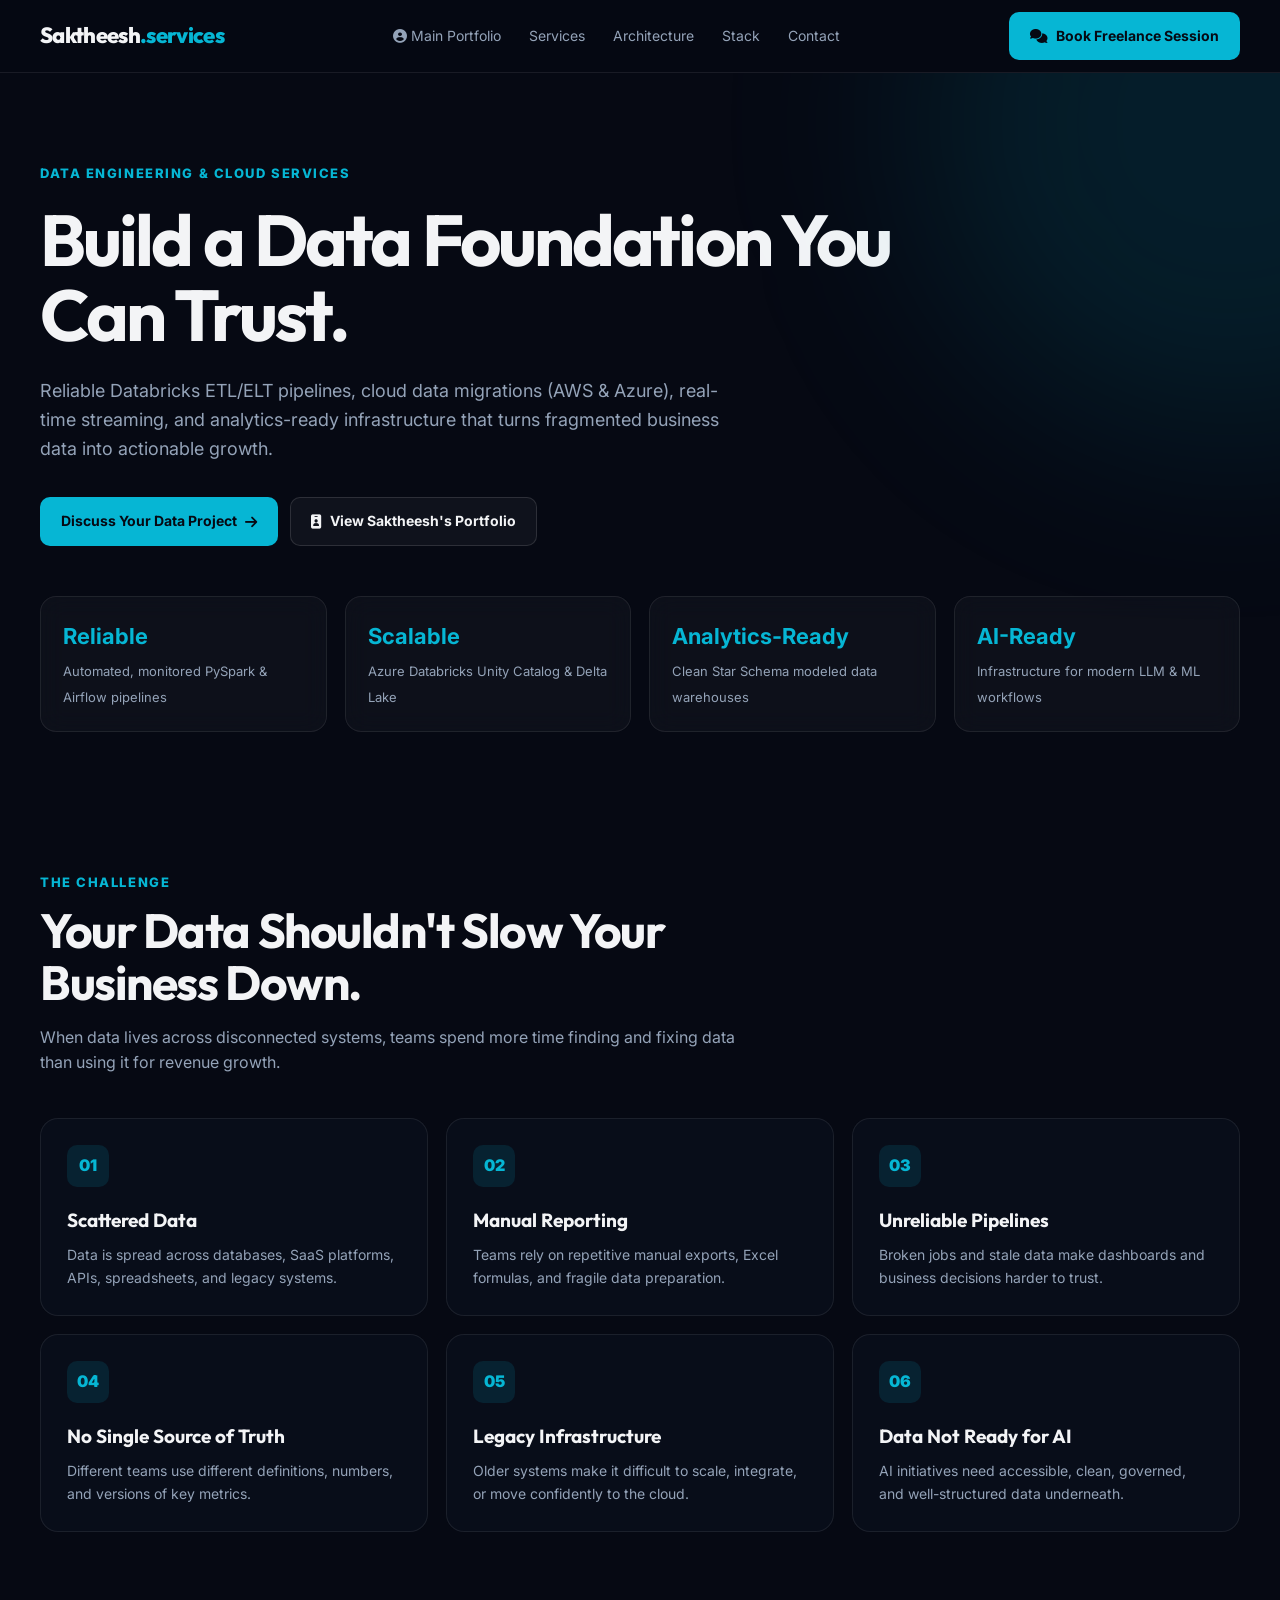
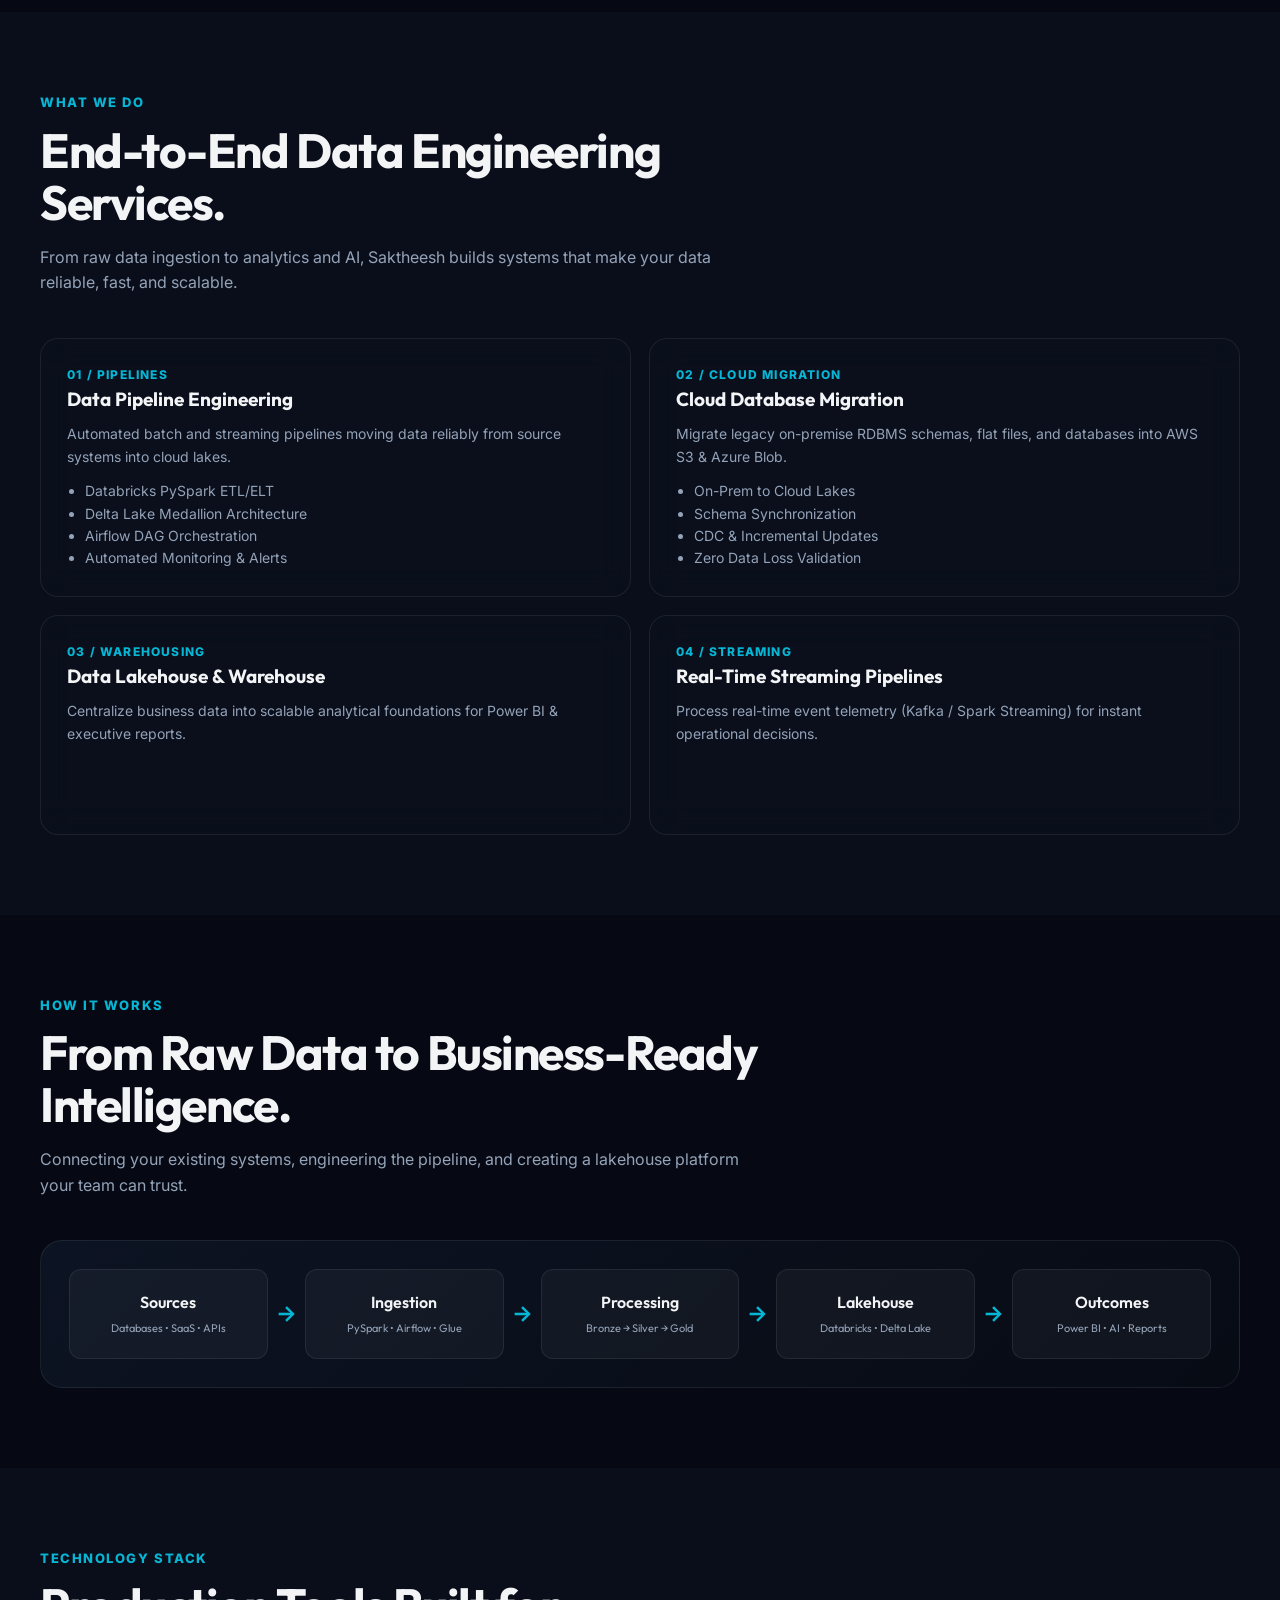
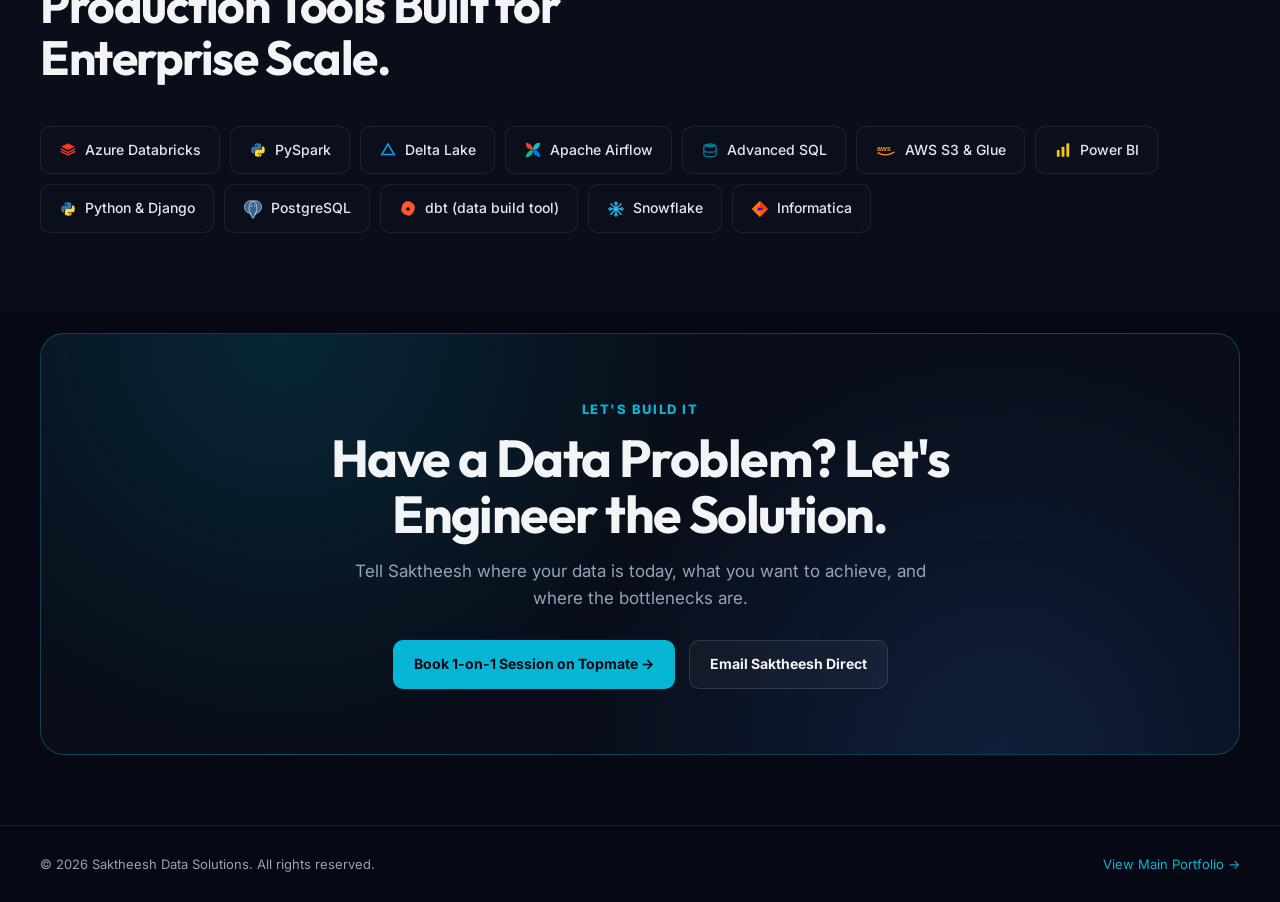
==== services.html @ c65fee72 "Deploy Dark Cyber-Glass Portfolio and Freelance Data Engineering Services" ====
<!DOCTYPE html>
<html lang="en">
<head>
<meta charset="UTF-8">
<meta name="viewport" content="width=device-width, initial-scale=1.0">
<title>Data Engineering & Cloud Services — Saktheesh Data Solutions</title>
<meta name="description" content="Production-grade Data Engineering services, Databricks pipelines, Cloud Migration, Airflow orchestration, and AI data foundations by Saktheesh.">
<link rel="preconnect" href="https://fonts.googleapis.com">
<link rel="preconnect" href="https://fonts.gstatic.com" crossorigin>
<link href="https://fonts.googleapis.com/css2?family=Fira+Code:wght@400;500;600&family=Inter:wght@300;400;500;600;700&family=Outfit:wght@400;500;600;700;800&display=swap" rel="stylesheet">
<link rel="stylesheet" href="https://cdnjs.cloudflare.com/ajax/libs/font-awesome/6.4.0/css/all.min.css">
<style>
:root{
  --bg:#060913;
  --panel:rgba(11, 16, 29, 0.7);
  --panel2:#0d1527;
  --text:#f3f4f6;
  --muted:#94a3b8;
  --line:rgba(255,255,255,0.08);
  --accent:#06b6d4;
  --accent2:#3b82f6;
  --max:1200px;
}
*{box-sizing:border-box}
html{scroll-behavior:smooth}
body{
  margin:0;background:var(--bg);color:var(--text);
  font-family:Inter,ui-sans-serif,system-ui,-apple-system,BlinkMacSystemFont,"Segoe UI",sans-serif;
  line-height:1.6;
}
a{color:inherit;text-decoration:none}
.container{width:min(var(--max),calc(100% - 40px));margin:auto}
nav{
  position:sticky;top:0;z-index:20;
  backdrop-filter:blur(16px);
  background:rgba(6,9,19,0.85);border-bottom:1px solid var(--line)
}
.nav-inner{height:72px;display:flex;align-items:center;justify-content:space-between}
.logo{font-family:'Outfit',sans-serif;font-weight:800;letter-spacing:-.03em;font-size:22px}
.logo span{color:var(--accent)}
.nav-links{display:flex;gap:28px;color:var(--muted);font-size:14px;align-items:center}
.nav-links a:hover{color:#fff}
.btn{
  display:inline-flex;align-items:center;justify-content:center;gap:8px;
  padding:12px 20px;border-radius:10px;font-weight:700;font-size:14px;
  border:1px solid var(--line);transition:.2s ease;
}
.btn-primary{background:var(--accent);color:#060913;border-color:transparent}
.btn-primary:hover{transform:translateY(-2px);box-shadow:0 0 20px rgba(6,182,212,0.4)}
.btn-ghost{background:rgba(255,255,255,0.04);border-color:rgba(255,255,255,0.12)}
.btn-ghost:hover{background:rgba(255,255,255,0.08);color:#fff}
.hero{padding:90px 0 60px;position:relative;overflow:hidden}
.hero:before{
  content:"";position:absolute;width:620px;height:620px;border-radius:50%;
  right:-260px;top:-260px;background:rgba(6,182,212,0.12);filter:blur(100px)
}
.eyebrow{
  color:var(--accent);font-size:13px;font-weight:800;letter-spacing:.12em;text-transform:uppercase
}
h1{
  font-family:'Outfit',sans-serif;
  font-size:clamp(42px,6vw,72px);line-height:1.05;letter-spacing:-.04em;
  max-width:900px;margin:18px 0 24px
}
.hero p{max-width:680px;color:var(--muted);font-size:18px;margin-bottom:34px}
.hero-actions{display:flex;gap:12px;flex-wrap:wrap}
.hero-grid{
  margin-top:50px;display:grid;grid-template-columns:repeat(4,1fr);gap:18px
}
.stat{
  border:1px solid var(--line);background:rgba(255,255,255,0.03);
  border-radius:16px;padding:22px;backdrop-filter:blur(12px)
}
.stat strong{font-size:22px;display:block;margin-bottom:4px;color:var(--accent)}.stat span{color:var(--muted);font-size:13px}
section{padding:80px 0}
.section-head{max-width:720px;margin-bottom:42px}
.section-head h2{font-family:'Outfit',sans-serif;font-size:clamp(32px,4vw,48px);line-height:1.08;letter-spacing:-.03em;margin:12px 0}
.section-head p{color:var(--muted);font-size:16px}
.problem-grid,.service-grid,.use-grid{display:grid;grid-template-columns:repeat(3,1fr);gap:18px}
.card{
  background:var(--panel);border:1px solid var(--line);border-radius:18px;padding:26px;backdrop-filter:blur(16px);
  transition:all 0.3s ease;
}
.card:hover{border-color:rgba(6,182,212,0.4);transform:translateY(-3px)}
.card h3{margin:0 0 9px;font-size:19px;font-family:'Outfit',sans-serif}.card p{margin:0;color:var(--muted);font-size:14px}
.icon{
  width:42px;height:42px;border-radius:10px;background:rgba(6,182,212,0.12);
  display:grid;place-items:center;color:var(--accent);margin-bottom:18px;font-weight:900
}
.services{background:#0a0e1a}
.service-grid{grid-template-columns:repeat(2,1fr)}
.service-card{min-height:220px}
.service-number{color:var(--accent);font-weight:800;font-size:12px;letter-spacing:.1em}
.service-card ul{padding-left:18px;color:var(--muted);font-size:14px;margin-bottom:0;margin-top:12px}
.arch{
  background:linear-gradient(135deg,#0c1322,#070b14);
  border:1px solid var(--line);border-radius:22px;padding:28px;width:100%;
}
.flow{width:100%;display:flex;align-items:center;justify-content:space-between;gap:8px}
.node{
  flex:1 1 0%;padding:20px 10px;border:1px solid var(--line);background:rgba(255,255,255,0.04);
  border-radius:12px;text-align:center;font-family:'Outfit',sans-serif;font-weight:600;box-sizing:border-box;
}
.node small{display:block;color:var(--muted);font-size:11px;margin-top:4px;font-weight:400}
.arrow{color:var(--accent);font-size:22px;font-weight:bold}
.stack{display:flex;flex-wrap:wrap;gap:10px}
.tech{
  padding:12px 18px;border:1px solid var(--line);border-radius:10px;background:var(--panel);
  color:#e2e8f0;font-size:14px;font-weight:500;display:flex;align-items:center;gap:8px
}
.outcomes{display:grid;grid-template-columns:repeat(2,1fr);gap:16px}
.outcome{padding:22px;border:1px solid var(--line);border-radius:16px;background:rgba(255,255,255,0.02)}
.outcome b{display:block;margin-bottom:5px;font-size:17px;color:#fff}.outcome span{color:var(--muted);font-size:14px}
.cta{
  margin:20px auto 70px;padding:65px 30px;text-align:center;border-radius:24px;
  border:1px solid rgba(6,182,212,0.3);background:
  radial-gradient(circle at 20% 0%,rgba(6,182,212,0.15),transparent 40%),
  radial-gradient(circle at 80% 100%,rgba(59,130,246,0.15),transparent 40%),var(--panel)
}
.cta h2{font-family:'Outfit',sans-serif;font-size:clamp(34px,5vw,52px);line-height:1.08;letter-spacing:-.03em;margin:10px auto 16px;max-width:750px}
.cta p{color:var(--muted);max-width:600px;margin:0 auto 28px;font-size:17px}
footer{border-top:1px solid var(--line);padding:28px 0;color:var(--muted);font-size:13px}
.footer-inner{display:flex;justify-content:space-between;gap:20px;align-items:center}
@media(max-width:800px){
  .nav-links{display:none}.hero{padding-top:60px}
  .hero-grid,.problem-grid,.service-grid,.use-grid,.outcomes{grid-template-columns:1fr}
  .flow{min-width:680px}
}
</style>
</head>
<body>

<nav>
  <div class="container nav-inner">
    <a class="logo" href="index.html">Saktheesh<span>.services</span></a>
    <div class="nav-links">
      <a href="index.html"><i class="fas fa-user-circle"></i> Main Portfolio</a>
      <a href="#services">Services</a>
      <a href="#architecture">Architecture</a>
      <a href="#technology">Stack</a>
      <a href="#contact">Contact</a>
    </div>
    <a class="btn btn-primary" href="#contact"><i class="fas fa-comments"></i> Book Freelance Session</a>
  </div>
</nav>

<header class="hero">
  <div class="container">
    <div class="eyebrow">Data Engineering & Cloud Services</div>
    <h1>Build a Data Foundation You Can Trust.</h1>
    <p>Reliable Databricks ETL/ELT pipelines, cloud data migrations (AWS & Azure), real-time streaming, and analytics-ready infrastructure that turns fragmented business data into actionable growth.</p>
    <div class="hero-actions">
      <a class="btn btn-primary" href="#contact">Discuss Your Data Project <i class="fas fa-arrow-right"></i></a>
      <a class="btn btn-ghost" href="index.html"><i class="fas fa-id-badge"></i> View Saktheesh's Portfolio</a>
    </div>

    <div class="hero-grid">
      <div class="stat"><strong>Reliable</strong><span>Automated, monitored PySpark & Airflow pipelines</span></div>
      <div class="stat"><strong>Scalable</strong><span>Azure Databricks Unity Catalog & Delta Lake</span></div>
      <div class="stat"><strong>Analytics-Ready</strong><span>Clean Star Schema modeled data warehouses</span></div>
      <div class="stat"><strong>AI-Ready</strong><span>Infrastructure for modern LLM & ML workflows</span></div>
    </div>
  </div>
</header>

<section>
  <div class="container">
    <div class="section-head">
      <div class="eyebrow">The Challenge</div>
      <h2>Your Data Shouldn't Slow Your Business Down.</h2>
      <p>When data lives across disconnected systems, teams spend more time finding and fixing data than using it for revenue growth.</p>
    </div>
    <div class="problem-grid">
      <div class="card"><div class="icon">01</div><h3>Scattered Data</h3><p>Data is spread across databases, SaaS platforms, APIs, spreadsheets, and legacy systems.</p></div>
      <div class="card"><div class="icon">02</div><h3>Manual Reporting</h3><p>Teams rely on repetitive manual exports, Excel formulas, and fragile data preparation.</p></div>
      <div class="card"><div class="icon">03</div><h3>Unreliable Pipelines</h3><p>Broken jobs and stale data make dashboards and business decisions harder to trust.</p></div>
      <div class="card"><div class="icon">04</div><h3>No Single Source of Truth</h3><p>Different teams use different definitions, numbers, and versions of key metrics.</p></div>
      <div class="card"><div class="icon">05</div><h3>Legacy Infrastructure</h3><p>Older systems make it difficult to scale, integrate, or move confidently to the cloud.</p></div>
      <div class="card"><div class="icon">06</div><h3>Data Not Ready for AI</h3><p>AI initiatives need accessible, clean, governed, and well-structured data underneath.</p></div>
    </div>
  </div>
</section>

<section class="services" id="services">
  <div class="container">
    <div class="section-head">
      <div class="eyebrow">What We Do</div>
      <h2>End-to-End Data Engineering Services.</h2>
      <p>From raw data ingestion to analytics and AI, Saktheesh builds systems that make your data reliable, fast, and scalable.</p>
    </div>

    <div class="service-grid">
      <div class="card service-card"><div class="service-number">01 / PIPELINES</div><h3>Data Pipeline Engineering</h3><p>Automated batch and streaming pipelines moving data reliably from source systems into cloud lakes.</p><ul><li>Databricks PySpark ETL/ELT</li><li>Delta Lake Medallion Architecture</li><li>Airflow DAG Orchestration</li><li>Automated Monitoring & Alerts</li></ul></div>
      <div class="card service-card"><div class="service-number">02 / CLOUD MIGRATION</div><h3>Cloud Database Migration</h3><p>Migrate legacy on-premise RDBMS schemas, flat files, and databases into AWS S3 & Azure Blob.</p><ul><li>On-Prem to Cloud Lakes</li><li>Schema Synchronization</li><li>CDC & Incremental Updates</li><li>Zero Data Loss Validation</li></ul></div>
      <div class="card service-card"><div class="service-number">03 / WAREHOUSING</div><h3>Data Lakehouse & Warehouse</h3><p>Centralize business data into scalable analytical foundations for Power BI & executive reports.</p></div>
      <div class="card service-card"><div class="service-number">04 / STREAMING</div><h3>Real-Time Streaming Pipelines</h3><p>Process real-time event telemetry (Kafka / Spark Streaming) for instant operational decisions.</p></div>
    </div>
  </div>
</section>

<section id="architecture">
  <div class="container">
    <div class="section-head">
      <div class="eyebrow">How It Works</div>
      <h2>From Raw Data to Business-Ready Intelligence.</h2>
      <p>Connecting your existing systems, engineering the pipeline, and creating a lakehouse platform your team can trust.</p>
    </div>
    <div class="arch">
      <div class="flow">
        <div class="node">Sources<small>Databases • SaaS • APIs</small></div>
        <div class="arrow">→</div>
        <div class="node">Ingestion<small>PySpark • Airflow • Glue</small></div>
        <div class="arrow">→</div>
        <div class="node">Processing<small>Bronze → Silver → Gold</small></div>
        <div class="arrow">→</div>
        <div class="node">Lakehouse<small>Databricks • Delta Lake</small></div>
        <div class="arrow">→</div>
        <div class="node">Outcomes<small>Power BI • AI • Reports</small></div>
      </div>
    </div>
  </div>
</section>

<section id="technology" class="services">
  <div class="container">
    <div class="section-head">
      <div class="eyebrow">Technology Stack</div>
      <h2>Production Tools Built for Enterprise Scale.</h2>
    </div>
    <div class="stack">
      <div class="tech">
        <svg width="18" height="18" viewBox="0 0 32 32" fill="none"><path d="M16 4L28 10L16 16L4 10L16 4Z" fill="#FF3621"/><path d="M4 14.5L16 20.5L28 14.5" stroke="#FF3621" stroke-width="2.5" stroke-linecap="round"/><path d="M4 19L16 25L28 19" stroke="#FF3621" stroke-width="2.5" stroke-linecap="round"/></svg>
        Azure Databricks
      </div>
      <div class="tech">
        <svg width="18" height="18" viewBox="0 0 32 32" fill="none"><path d="M15.8 4C9.5 4 9.9 6.7 9.9 6.7V9.5H16.1V10.4H7.5C7.5 10.4 4 10 4 16.2C4 22.4 7.1 22.1 7.1 22.1H9V19.3C9 19.3 8.8 15.9 12.3 15.9H18.4C18.4 15.9 21.6 15.9 21.6 12.6V7.4C21.6 7.4 22.1 4 15.8 4ZM13.4 6C14 6 14.5 6.5 14.5 7.1C14.5 7.7 14 8.2 13.4 8.2C12.8 8.2 12.3 7.7 12.3 7.1C12.3 6.5 12.8 6 13.4 6Z" fill="#3776AB"/><path d="M16.2 28C22.5 28 22.1 25.3 22.1 25.3V22.5H15.9V21.6H24.5C24.5 21.6 28 22 28 15.8C28 9.6 24.9 9.9 24.9 9.9H23V12.7C23 12.7 23.2 16.1 19.7 16.1H13.6C13.6 16.1 10.4 16.1 10.4 19.4V24.6C10.4 24.6 9.9 28 16.2 28ZM18.6 26C18 26 17.5 25.5 17.5 24.9C17.5 24.3 18 23.8 18.6 23.8C19.2 23.8 19.7 24.3 19.7 24.9C19.7 25.5 19.2 26 18.6 26Z" fill="#FFD43B"/></svg>
        PySpark
      </div>
      <div class="tech">
        <svg width="18" height="18" viewBox="0 0 24 24" fill="none"><path d="M12 2L2 19h20L12 2zm0 4l6.5 11h-13L12 6z" fill="#00A4EF"/></svg>
        Delta Lake
      </div>
      <div class="tech">
        <svg width="18" height="18" viewBox="0 0 100 100" fill="none">
            <path d="M50 50 C50 20 20 10 10 10 C10 40 30 50 50 50 Z" fill="#E54638"/>
            <path d="M50 50 C80 50 90 20 90 10 C60 10 50 30 50 50 Z" fill="#00C7D4"/>
            <path d="M50 50 C50 80 80 90 90 90 C90 60 70 50 50 50 Z" fill="#0075FF"/>
            <path d="M50 50 C20 50 10 80 10 90 C40 90 50 70 50 50 Z" fill="#10B981"/>
            <circle cx="50" cy="50" r="4" fill="#333333"/>
        </svg>
        Apache Airflow
      </div>
      <div class="tech">
        <svg width="18" height="18" viewBox="0 0 32 32" fill="none"><ellipse cx="16" cy="8" rx="11" ry="4" fill="#00758F"/><path d="M5 8V16C5 18.2 9.9 20 16 20C22.1 20 27 18.2 27 16V8" stroke="#00758F" stroke-width="2.5" fill="none"/><path d="M5 16V24C5 26.2 9.9 28 16 28C22.1 28 27 26.2 27 24V16" stroke="#00758F" stroke-width="2.5" fill="none"/></svg>
        Advanced SQL
      </div>
      <div class="tech">
        <svg width="22" height="18" viewBox="0 0 36 32" fill="none"><text x="2" y="17" font-family="sans-serif" font-weight="900" font-size="13" fill="#FF9900">aws</text><path d="M4 21C12 26 24 26 32 20" stroke="#FF9900" stroke-width="2.5" stroke-linecap="round"/></svg>
        AWS S3 & Glue
      </div>
      <div class="tech">
        <svg width="18" height="18" viewBox="0 0 32 32" fill="none"><rect x="5" y="16" width="5" height="12" rx="1.5" fill="#F2C811"/><rect x="13.5" y="10" width="5" height="18" rx="1.5" fill="#F2C811"/><rect x="22" y="4" width="5" height="24" rx="1.5" fill="#F2C811"/></svg>
        Power BI
      </div>
      <div class="tech">
        <svg width="18" height="18" viewBox="0 0 32 32" fill="none"><path d="M15.8 4C9.5 4 9.9 6.7 9.9 6.7V9.5H16.1V10.4H7.5C7.5 10.4 4 10 4 16.2C4 22.4 7.1 22.1 7.1 22.1H9V19.3C9 19.3 8.8 15.9 12.3 15.9H18.4C18.4 15.9 21.6 15.9 21.6 12.6V7.4C21.6 7.4 22.1 4 15.8 4ZM13.4 6C14 6 14.5 6.5 14.5 7.1C14.5 7.7 14 8.2 13.4 8.2C12.8 8.2 12.3 7.7 12.3 7.1C12.3 6.5 12.8 6 13.4 6Z" fill="#3776AB"/><path d="M16.2 28C22.5 28 22.1 25.3 22.1 25.3V22.5H15.9V21.6H24.5C24.5 21.6 28 22 28 15.8C28 9.6 24.9 9.9 24.9 9.9H23V12.7C23 12.7 23.2 16.1 19.7 16.1H13.6C13.6 16.1 10.4 16.1 10.4 19.4V24.6C10.4 24.6 9.9 28 16.2 28ZM18.6 26C18 26 17.5 25.5 17.5 24.9C17.5 24.3 18 23.8 18.6 23.8C19.2 23.8 19.7 24.3 19.7 24.9C19.7 25.5 19.2 26 18.6 26Z" fill="#FFD43B"/></svg>
        Python & Django
      </div>
      <div class="tech">
        <svg width="20" height="20" viewBox="0 0 100 100" fill="none">
          <path d="M50 10 C30 5 10 15 8 35 C5 60 25 75 40 68 C35 72 32 78 38 78 C48 78 50 68 50 68 C50 68 52 78 62 78 C68 78 65 72 60 68 C75 75 95 60 92 35 C90 15 70 5 50 10 Z" fill="#336791" stroke="#ffffff" stroke-width="3"/>
          <path d="M50 12 C35 15 30 30 30 50 C30 65 42 75 45 92 C47 98 53 98 55 92 C58 75 70 65 70 50 C70 30 65 15 50 12 Z" fill="#336791" stroke="#ffffff" stroke-width="3"/>
          <circle cx="42" cy="35" r="3" fill="#ffffff"/>
          <circle cx="58" cy="35" r="3" fill="#ffffff"/>
        </svg>
        PostgreSQL
      </div>
      <div class="tech">
        <svg width="18" height="18" viewBox="0 0 100 100" fill="none">
          <path d="M30 15 C35 5 65 5 70 15 C85 20 95 40 85 55 C80 75 60 95 45 85 C25 80 5 65 15 45 C15 30 20 20 30 15 Z" fill="#FF5636"/>
          <rect x="42" y="42" width="16" height="16" rx="3" transform="rotate(45 50 50)" fill="#060913"/>
        </svg>
        dbt (data build tool)
      </div>
      <div class="tech">
        <svg width="18" height="18" viewBox="0 0 32 32" fill="none"><path d="M16 3V29M3 16H29M6.8 6.8L25.2 25.2M25.2 6.8L6.8 25.2" stroke="#29B5E8" stroke-width="2.5" stroke-linecap="round"/><path d="M16 8L13 5M16 8L19 5M16 24L13 27M16 24L19 27M8 16L5 13M8 16L5 19M24 16L27 13M24 16L27 19" stroke="#29B5E8" stroke-width="2" stroke-linecap="round"/></svg>
        Snowflake
      </div>
      <div class="tech">
        <svg width="18" height="18" viewBox="0 0 100 100" fill="none">
          <polygon points="50,5 95,50 50,95 5,50" fill="#FF5700"/>
          <polygon points="50,5 50,95 5,50" fill="#FF7700"/>
          <polygon points="50,5 95,50 50,50" fill="#FF3300"/>
          <polygon points="38,40 72,50 38,60" fill="#0000FF"/>
        </svg>
        Informatica
      </div>
    </div>
  </div>
</section>

<div class="container" id="contact">
  <div class="cta">
    <div class="eyebrow">Let's Build It</div>
    <h2>Have a Data Problem? Let's Engineer the Solution.</h2>
    <p>Tell Saktheesh where your data is today, what you want to achieve, and where the bottlenecks are.</p>
    <a class="btn btn-primary" href="https://topmate.io/saktheesh/" target="_blank">Book 1-on-1 Session on Topmate →</a>
    <a class="btn btn-ghost" href="mailto:saktheeshanbzhagan@gmail.com" style="margin-left:10px;">Email Saktheesh Direct</a>
  </div>
</div>

<footer>
  <div class="container footer-inner">
    <div>&copy; 2026 Saktheesh Data Solutions. All rights reserved.</div>
    <div><a href="index.html" style="color:var(--accent);">View Main Portfolio &rarr;</a></div>
  </div>
</footer>

</body>
</html>
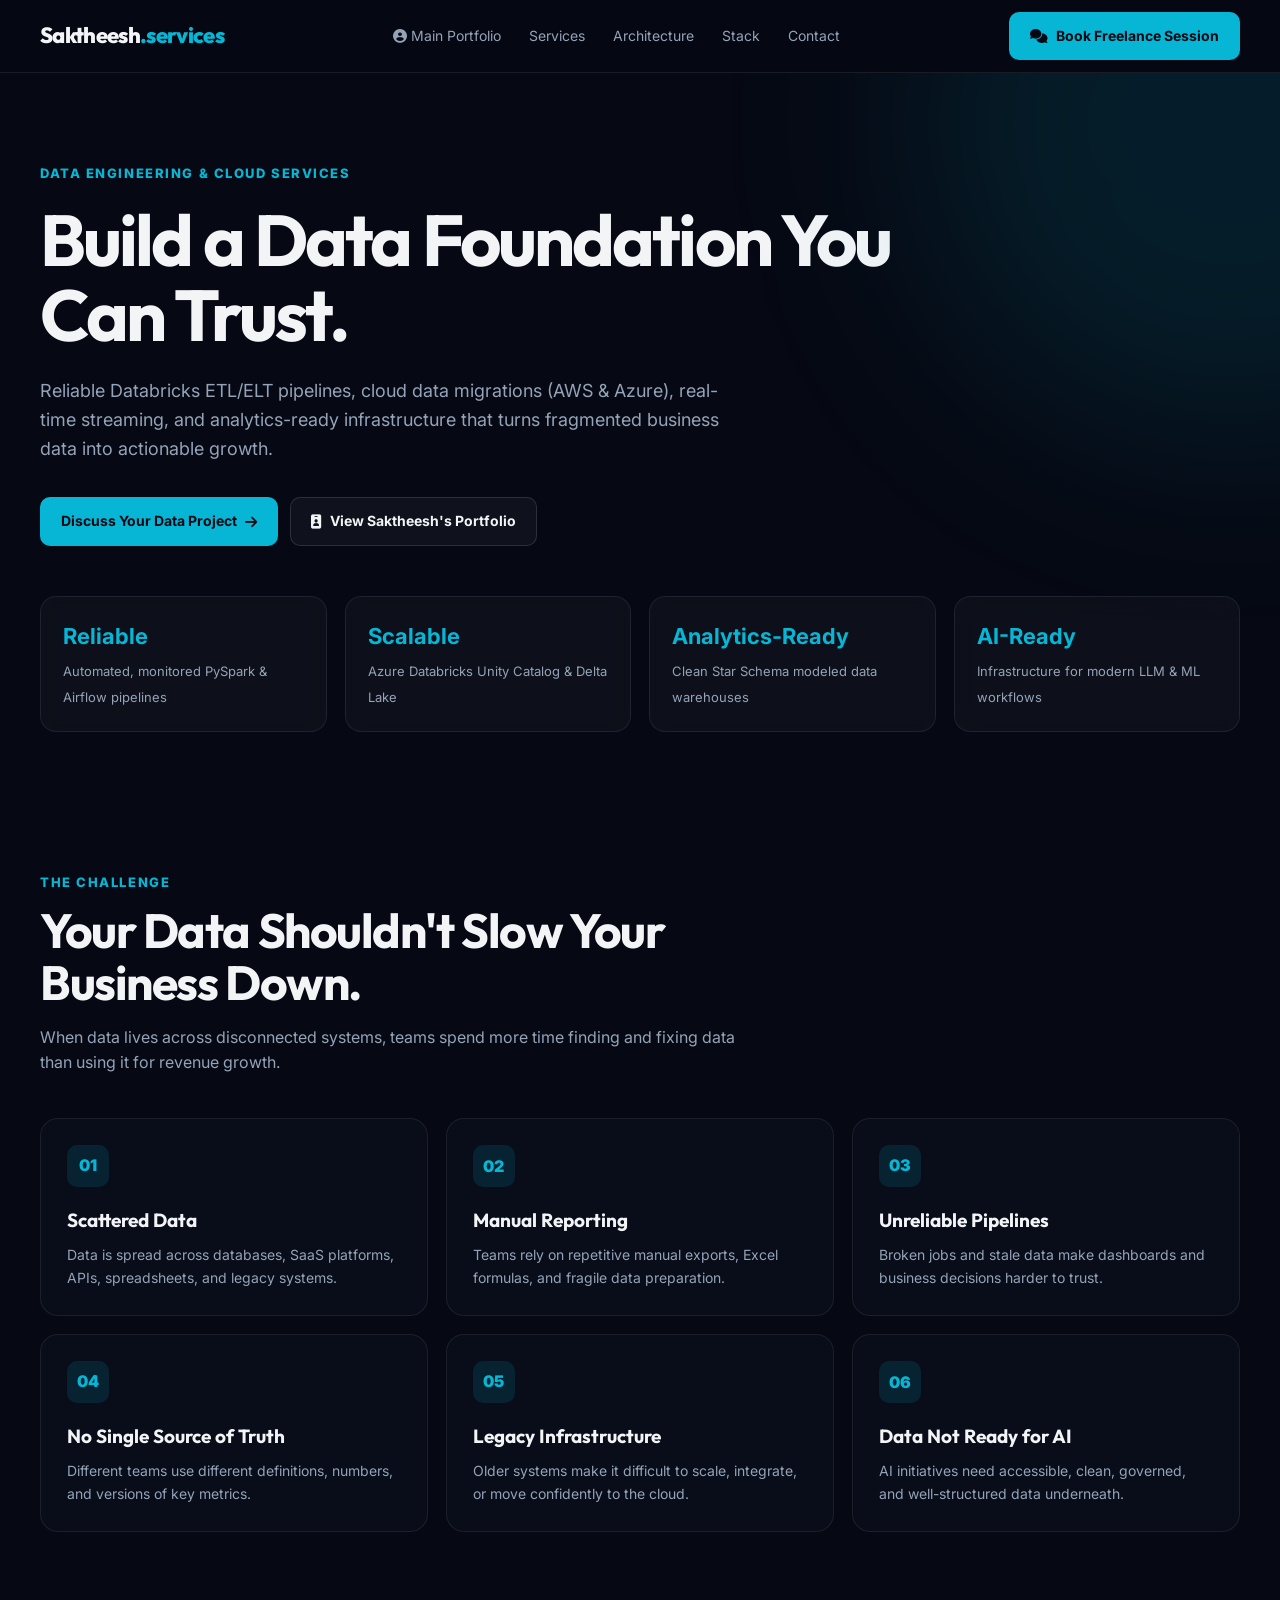
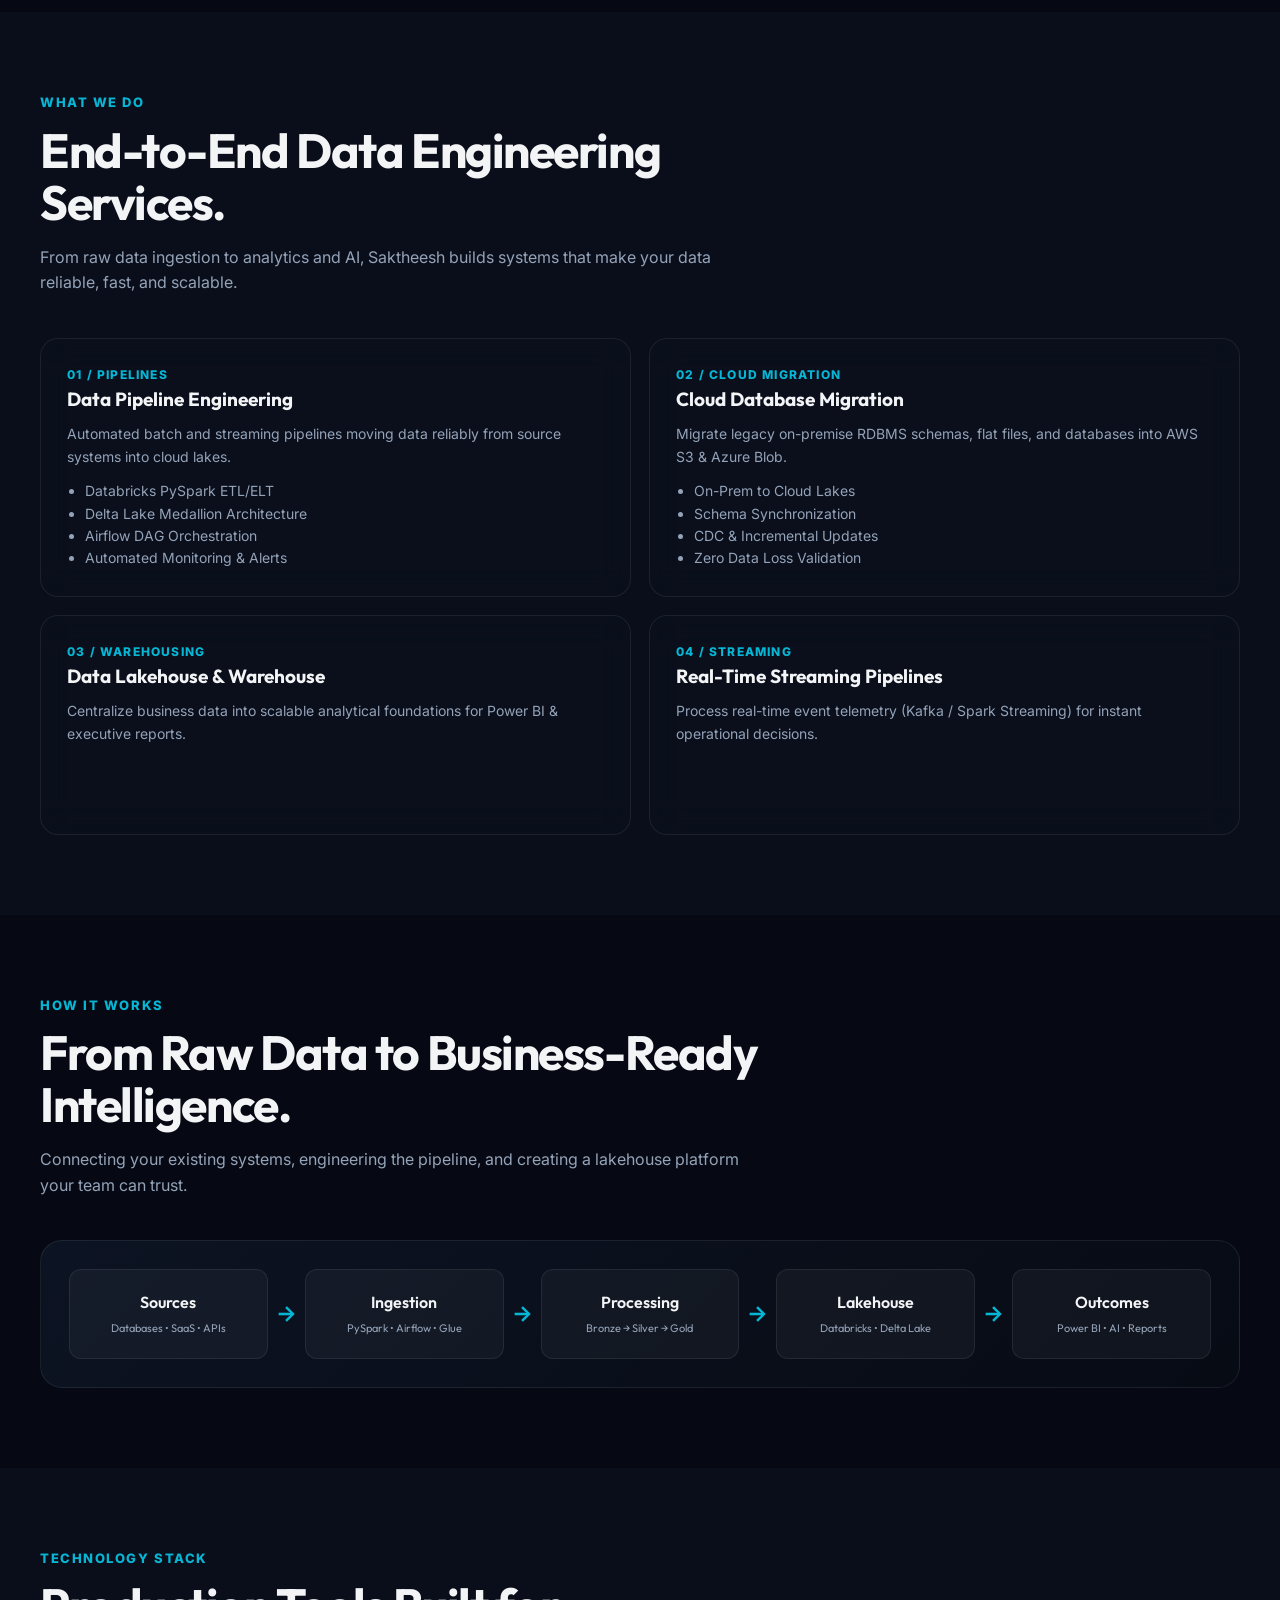
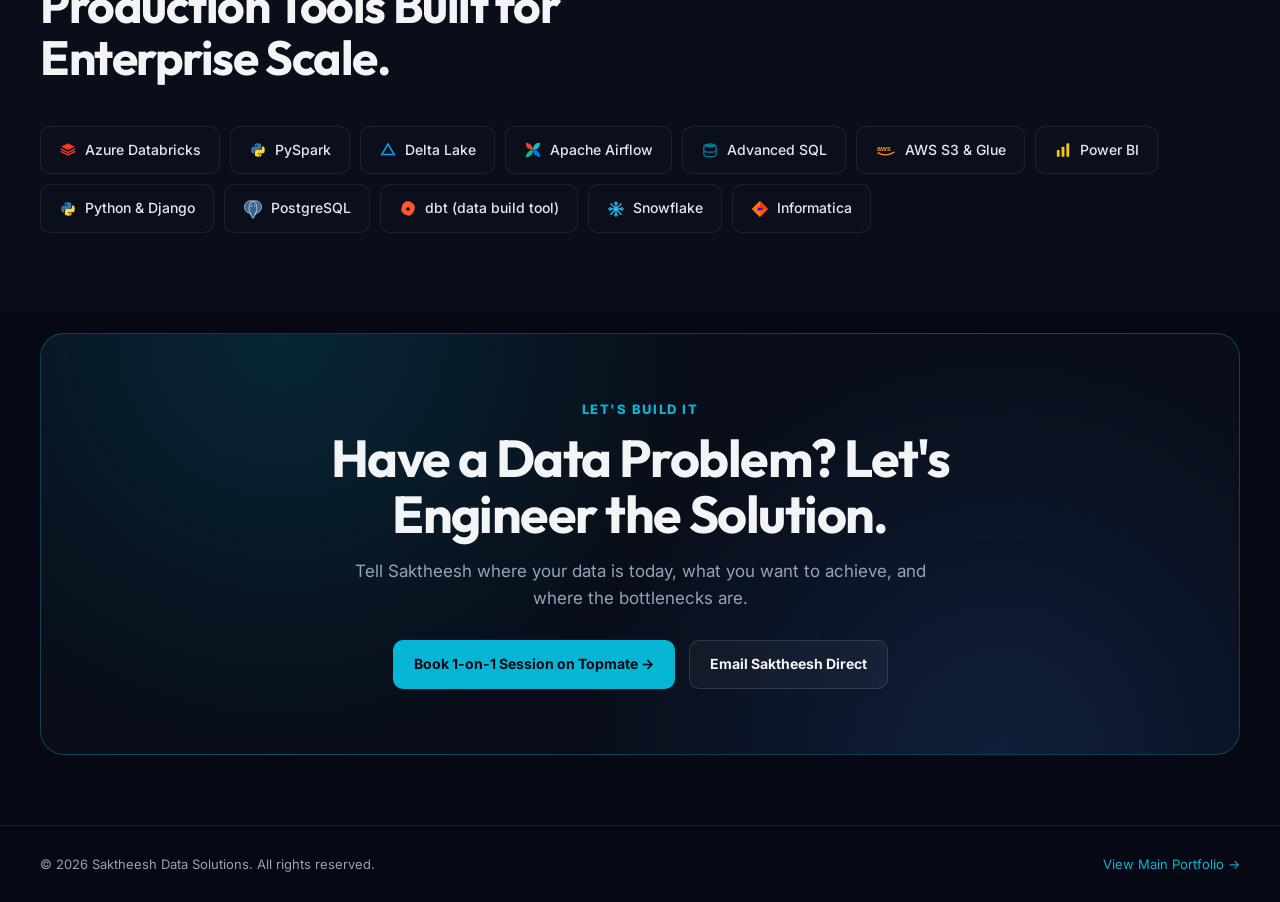
==== commit e316b729: "Add Luxmore AI Backend Developer role, remove DGI Worx and Manovate, and optimize website performanc" ====
--- a/services.html
+++ b/services.html
@@ -121,10 +121,21 @@
 .cta p{color:var(--muted);max-width:600px;margin:0 auto 28px;font-size:17px}
 footer{border-top:1px solid var(--line);padding:28px 0;color:var(--muted);font-size:13px}
 .footer-inner{display:flex;justify-content:space-between;gap:20px;align-items:center}
+.arch-scroll-wrapper{width:100%;overflow-x:auto;-webkit-overflow-scrolling:touch}
+.hamburger{display:none;flex-direction:column;justify-content:center;align-items:center;gap:5px;background:rgba(255,255,255,0.05);border:1px solid var(--line);cursor:pointer;padding:8px 12px;border-radius:8px}
+.hamburger span{width:22px;height:2px;background-color:#fff;border-radius:2px}
+.mobile-menu{position:fixed;top:0;left:0;width:100vw;height:100vh;background:rgba(6,9,19,0.96);backdrop-filter:blur(24px);-webkit-backdrop-filter:blur(24px);padding:24px 20px;display:none;z-index:2000;overflow-y:auto}
+.mobile-menu.open{display:flex;flex-direction:column;justify-content:space-between}
+.mobile-menu-inner{display:flex;flex-direction:column;height:100%;max-width:480px;margin:0 auto;width:100%;justify-content:space-between}
+.mobile-menu-header{display:flex;align-items:center;justify-content:space-between;padding-bottom:18px;border-bottom:1px solid var(--line);margin-bottom:20px}
+.mobile-close-btn{background:rgba(255,255,255,0.08);border:1px solid var(--line);color:#fff;font-size:1.6rem;width:38px;height:38px;border-radius:50%;display:flex;align-items:center;justify-content:center;cursor:pointer}
+.mobile-link{color:#fff;padding:12px 16px;border-radius:10px;background:rgba(255,255,255,0.03);border:1px solid rgba(255,255,255,0.05);font-weight:600;display:flex;align-items:center;gap:12px;margin-bottom:10px}
 @media(max-width:800px){
   .nav-links{display:none}.hero{padding-top:60px}
+  .nav-cta-btn{display:none !important}
+  .hamburger{display:flex}
   .hero-grid,.problem-grid,.service-grid,.use-grid,.outcomes{grid-template-columns:1fr}
-  .flow{min-width:680px}
+  .flow{min-width:620px}
 }
 </style>
 </head>
@@ -140,9 +151,36 @@
       <a href="#technology">Stack</a>
       <a href="#contact">Contact</a>
     </div>
-    <a class="btn btn-primary" href="#contact"><i class="fas fa-comments"></i> Book Freelance Session</a>
+    <div style="display:flex;align-items:center;gap:12px;">
+      <a class="btn btn-primary nav-cta-btn" href="#contact"><i class="fas fa-comments"></i> Book Freelance Session</a>
+      <button class="hamburger" id="hamburger" aria-label="Toggle Menu">
+        <span></span><span></span><span></span>
+      </button>
+    </div>
   </div>
 </nav>
+
+<div class="mobile-menu" id="mobile-menu">
+  <div class="mobile-menu-inner">
+    <div>
+      <div class="mobile-menu-header">
+        <div style="display:flex;align-items:center;gap:10px;">
+          <strong style="font-size:1.1rem;color:#fff;">Saktheesh .services</strong>
+        </div>
+        <button class="mobile-close-btn" id="mobile-menu-close" aria-label="Close Menu">&times;</button>
+      </div>
+      <a href="index.html" class="mobile-link"><i class="fas fa-user-circle"></i> Main Portfolio</a>
+      <a href="#services" class="mobile-link"><i class="fas fa-cogs"></i> Services</a>
+      <a href="#architecture" class="mobile-link"><i class="fas fa-sitemap"></i> Architecture</a>
+      <a href="#technology" class="mobile-link"><i class="fas fa-layer-group"></i> Stack</a>
+      <a href="#contact" class="mobile-link"><i class="fas fa-paper-plane"></i> Contact</a>
+    </div>
+    <div style="margin-top:20px;display:flex;flex-direction:column;gap:10px;">
+      <a href="#contact" class="btn btn-primary" style="width:100%;text-align:center;">Book Freelance Session</a>
+      <a href="https://topmate.io/saktheesh/" target="_blank" class="btn btn-ghost" style="width:100%;text-align:center;">Book 1-on-1 on Topmate</a>
+    </div>
+  </div>
+</div>
 
 <header class="hero">
   <div class="container">
@@ -206,16 +244,18 @@
       <p>Connecting your existing systems, engineering the pipeline, and creating a lakehouse platform your team can trust.</p>
     </div>
     <div class="arch">
-      <div class="flow">
-        <div class="node">Sources<small>Databases • SaaS • APIs</small></div>
-        <div class="arrow">→</div>
-        <div class="node">Ingestion<small>PySpark • Airflow • Glue</small></div>
-        <div class="arrow">→</div>
-        <div class="node">Processing<small>Bronze → Silver → Gold</small></div>
-        <div class="arrow">→</div>
-        <div class="node">Lakehouse<small>Databricks • Delta Lake</small></div>
-        <div class="arrow">→</div>
-        <div class="node">Outcomes<small>Power BI • AI • Reports</small></div>
+      <div class="arch-scroll-wrapper">
+        <div class="flow">
+          <div class="node">Sources<small>Databases • SaaS • APIs</small></div>
+          <div class="arrow">→</div>
+          <div class="node">Ingestion<small>PySpark • Airflow • Glue</small></div>
+          <div class="arrow">→</div>
+          <div class="node">Processing<small>Bronze → Silver → Gold</small></div>
+          <div class="arrow">→</div>
+          <div class="node">Lakehouse<small>Databricks • Delta Lake</small></div>
+          <div class="arrow">→</div>
+          <div class="node">Outcomes<small>Power BI • AI • Reports</small></div>
+        </div>
       </div>
     </div>
   </div>
@@ -316,5 +356,6 @@
   </div>
 </footer>
 
+<script src="script.js"></script>
 </body>
 </html>
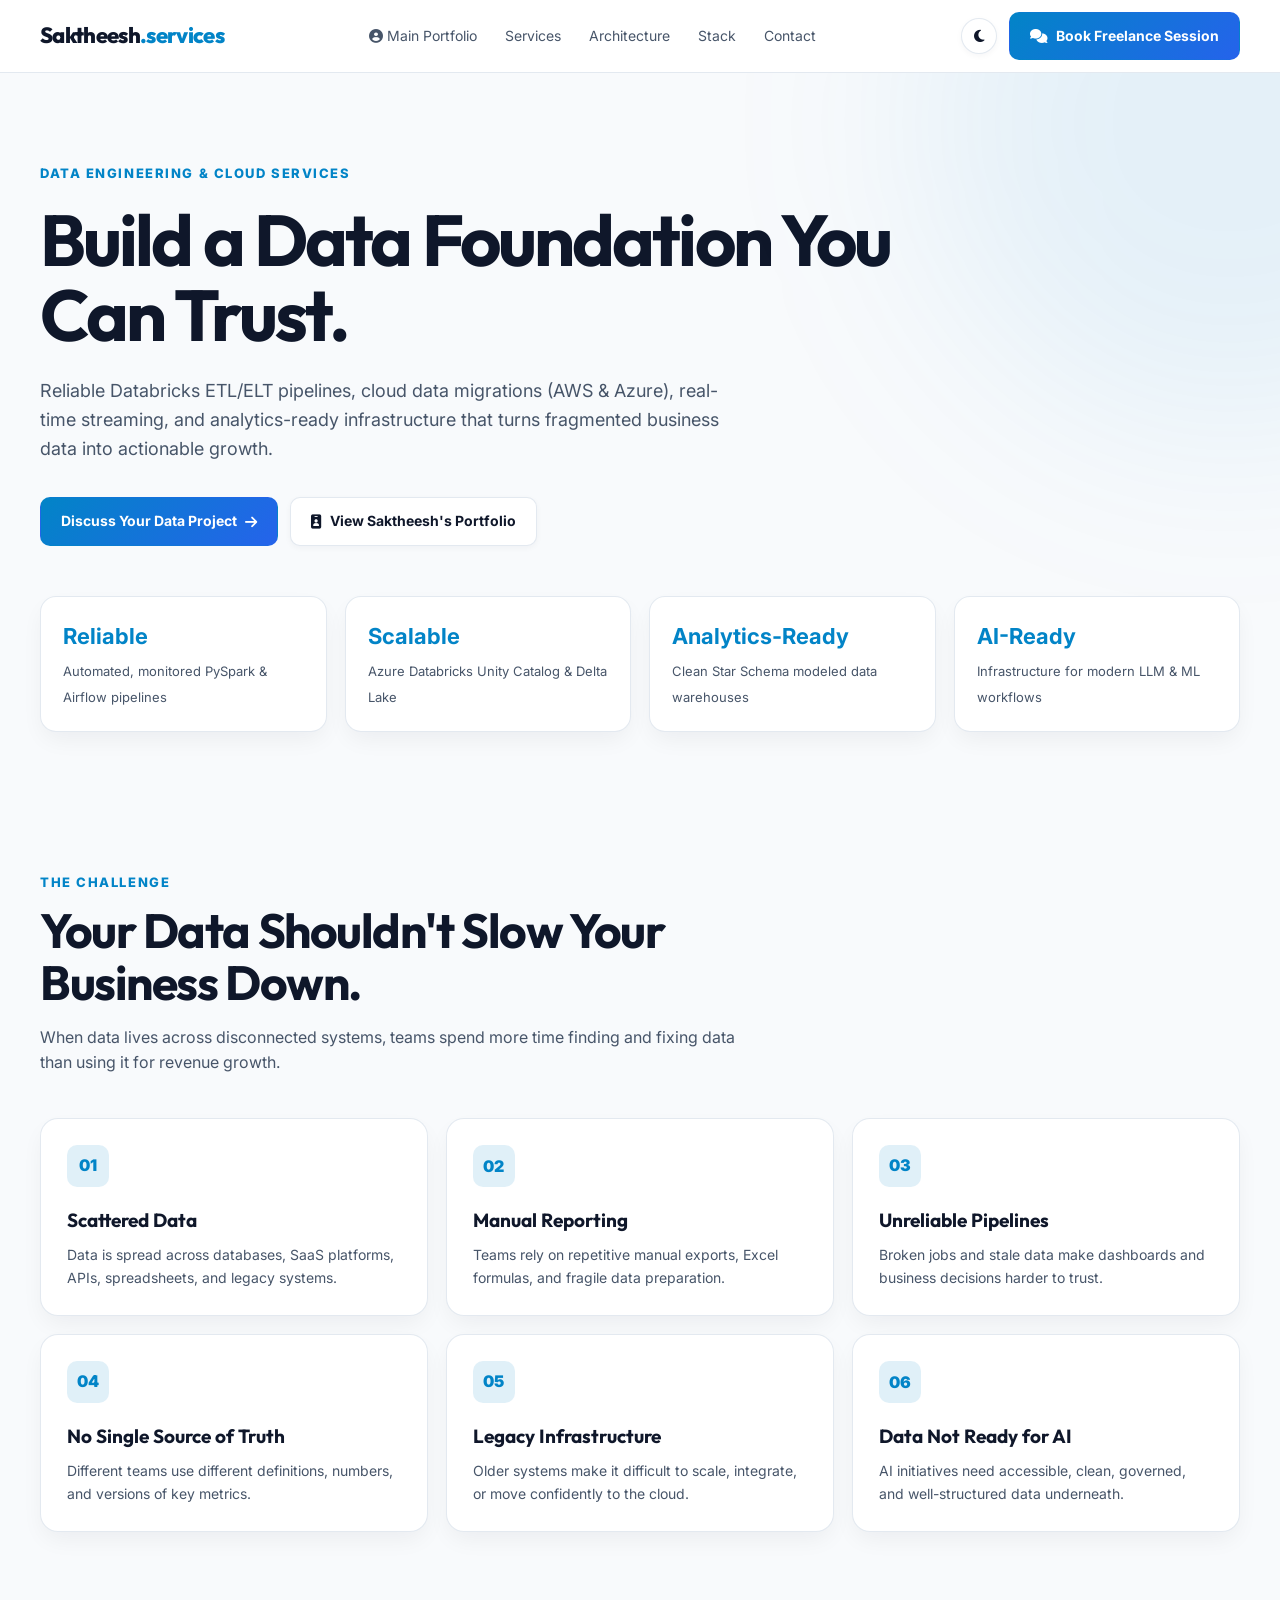
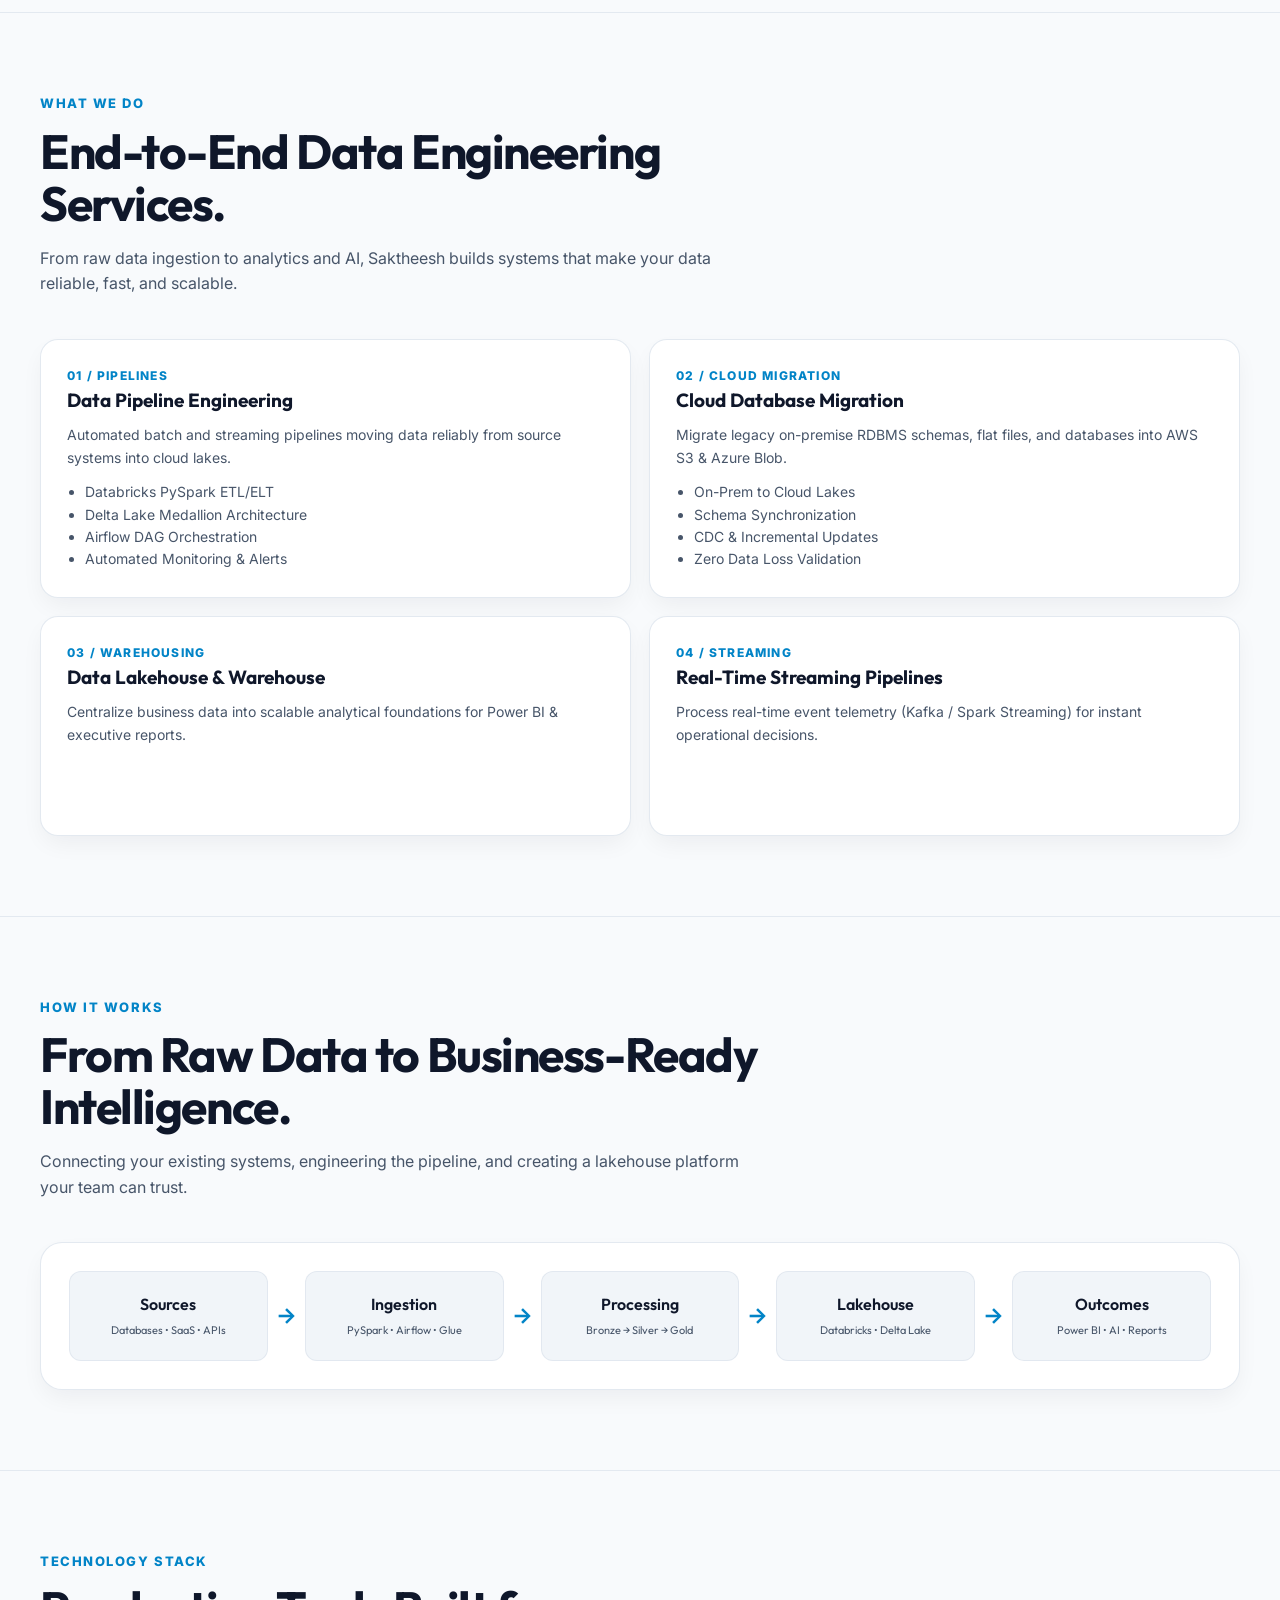
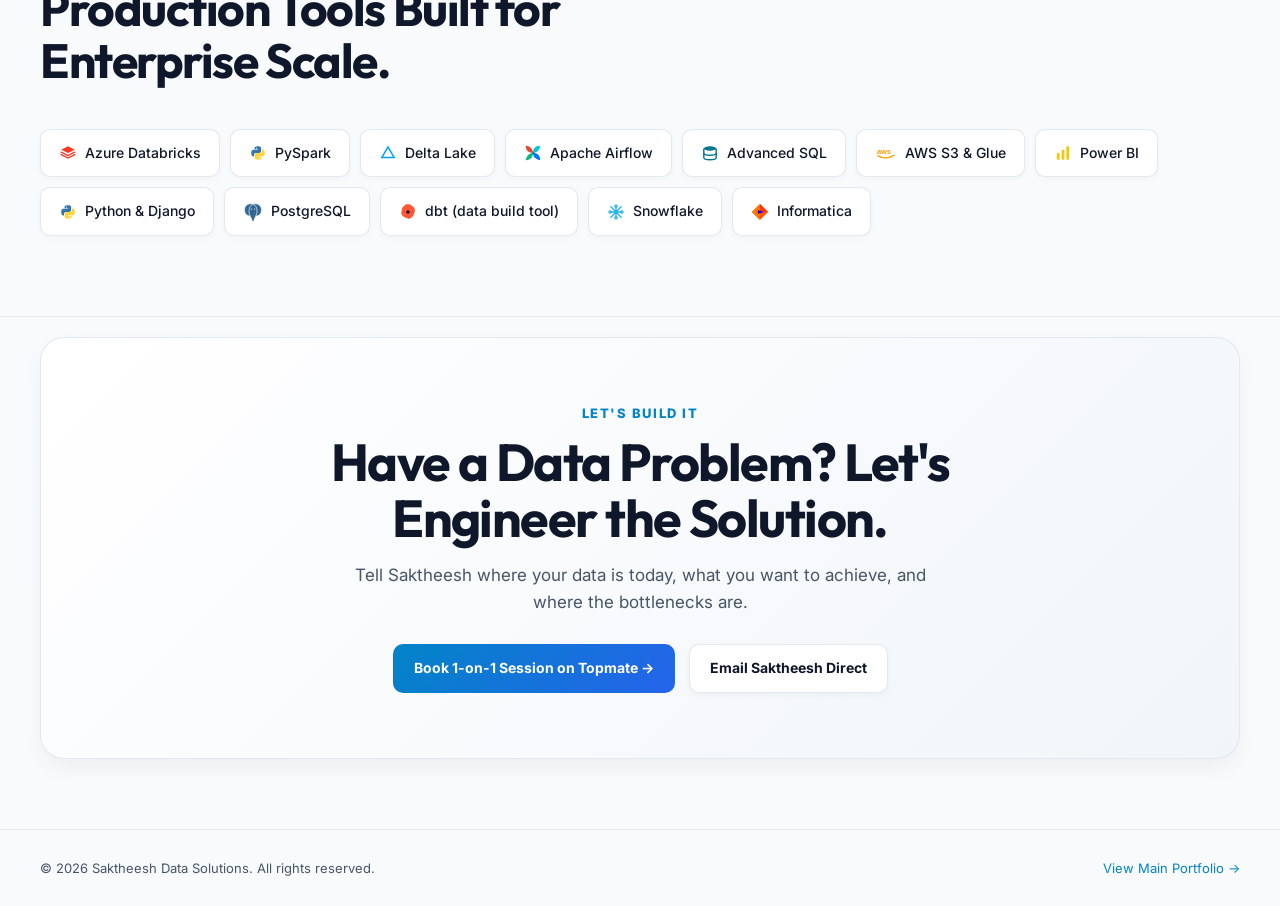
==== commit f17a3774: "Add professional executive white background light theme by default with theme toggle" ====
--- a/services.html
+++ b/services.html
@@ -9,50 +9,103 @@
 <link rel="preconnect" href="https://fonts.gstatic.com" crossorigin>
 <link href="https://fonts.googleapis.com/css2?family=Fira+Code:wght@400;500;600&family=Inter:wght@300;400;500;600;700&family=Outfit:wght@400;500;600;700;800&display=swap" rel="stylesheet">
 <link rel="stylesheet" href="https://cdnjs.cloudflare.com/ajax/libs/font-awesome/6.4.0/css/all.min.css">
+<script>
+  (function() {
+    var theme = localStorage.getItem('theme') || 'light';
+    document.documentElement.setAttribute('data-theme', theme);
+  })();
+</script>
 <style>
-:root{
-  --bg:#060913;
-  --panel:rgba(11, 16, 29, 0.7);
-  --panel2:#0d1527;
-  --text:#f3f4f6;
-  --muted:#94a3b8;
-  --line:rgba(255,255,255,0.08);
-  --accent:#06b6d4;
-  --accent2:#3b82f6;
-  --max:1200px;
-}
+:root, [data-theme="light"] {
+  --bg: #f8fafc;
+  --panel: #ffffff;
+  --panel2: #f1f5f9;
+  --text: #0f172a;
+  --muted: #475569;
+  --line: rgba(226, 232, 240, 0.95);
+  --accent: #0284c7;
+  --accent2: #2563eb;
+  --max: 1200px;
+  --nav-bg: rgba(255, 255, 255, 0.94);
+  --services-bg: #f8fafc;
+  --arch-bg: #ffffff;
+  --node-bg: #f1f5f9;
+  --cta-bg: linear-gradient(135deg, #ffffff 0%, #f1f5f9 100%);
+  --tech-bg: #ffffff;
+  --stat-bg: #ffffff;
+  --btn-primary-bg: linear-gradient(135deg, #0284c7 0%, #2563eb 100%);
+  --btn-primary-text: #ffffff;
+  --btn-ghost-bg: #ffffff;
+  --btn-ghost-text: #0f172a;
+  --mobile-menu-bg: rgba(255, 255, 255, 0.98);
+  --card-shadow: 0 10px 25px -4px rgba(15, 23, 42, 0.06);
+}
+
+[data-theme="dark"] {
+  --bg: #060913;
+  --panel: rgba(11, 16, 29, 0.7);
+  --panel2: #0d1527;
+  --text: #f3f4f6;
+  --muted: #94a3b8;
+  --line: rgba(255, 255, 255, 0.08);
+  --accent: #06b6d4;
+  --accent2: #3b82f6;
+  --max: 1200px;
+  --nav-bg: rgba(6, 9, 19, 0.85);
+  --services-bg: #0a0e1a;
+  --arch-bg: linear-gradient(135deg, #0c1322, #070b14);
+  --node-bg: rgba(255, 255, 255, 0.04);
+  --cta-bg: radial-gradient(circle at 20% 0%, rgba(6, 182, 212, 0.15), transparent 40%), radial-gradient(circle at 80% 100%, rgba(59, 130, 246, 0.15), transparent 40%), var(--panel);
+  --tech-bg: var(--panel);
+  --stat-bg: rgba(255, 255, 255, 0.03);
+  --btn-primary-bg: var(--accent);
+  --btn-primary-text: #060913;
+  --btn-ghost-bg: rgba(255, 255, 255, 0.04);
+  --btn-ghost-text: #ffffff;
+  --mobile-menu-bg: rgba(6, 9, 19, 0.96);
+  --card-shadow: 0 20px 50px rgba(0, 0, 0, 0.6);
+}
+
 *{box-sizing:border-box}
 html{scroll-behavior:smooth}
 body{
   margin:0;background:var(--bg);color:var(--text);
   font-family:Inter,ui-sans-serif,system-ui,-apple-system,BlinkMacSystemFont,"Segoe UI",sans-serif;
   line-height:1.6;
+  transition:background 0.3s ease, color 0.3s ease;
 }
 a{color:inherit;text-decoration:none}
 .container{width:min(var(--max),calc(100% - 40px));margin:auto}
 nav{
   position:sticky;top:0;z-index:20;
   backdrop-filter:blur(16px);
-  background:rgba(6,9,19,0.85);border-bottom:1px solid var(--line)
+  background:var(--nav-bg);border-bottom:1px solid var(--line);
+  transition:background 0.3s ease;
 }
 .nav-inner{height:72px;display:flex;align-items:center;justify-content:space-between}
-.logo{font-family:'Outfit',sans-serif;font-weight:800;letter-spacing:-.03em;font-size:22px}
+.logo{font-family:'Outfit',sans-serif;font-weight:800;letter-spacing:-.03em;font-size:22px;color:var(--text)}
 .logo span{color:var(--accent)}
 .nav-links{display:flex;gap:28px;color:var(--muted);font-size:14px;align-items:center}
-.nav-links a:hover{color:#fff}
+.nav-links a:hover{color:var(--accent)}
 .btn{
   display:inline-flex;align-items:center;justify-content:center;gap:8px;
   padding:12px 20px;border-radius:10px;font-weight:700;font-size:14px;
   border:1px solid var(--line);transition:.2s ease;
 }
-.btn-primary{background:var(--accent);color:#060913;border-color:transparent}
-.btn-primary:hover{transform:translateY(-2px);box-shadow:0 0 20px rgba(6,182,212,0.4)}
-.btn-ghost{background:rgba(255,255,255,0.04);border-color:rgba(255,255,255,0.12)}
-.btn-ghost:hover{background:rgba(255,255,255,0.08);color:#fff}
+.btn-primary{background:var(--btn-primary-bg);color:var(--btn-primary-text);border-color:transparent}
+.btn-primary:hover{transform:translateY(-2px);box-shadow:0 0 20px rgba(2,132,199,0.4)}
+.btn-ghost{background:var(--btn-ghost-bg);border-color:var(--line);color:var(--btn-ghost-text);box-shadow:0 2px 6px rgba(15,23,42,0.04)}
+.btn-ghost:hover{background:var(--panel2);color:var(--accent)}
+.btn-theme-toggle{
+  background:var(--panel);border:1px solid var(--line);color:var(--text);
+  width:36px;height:36px;border-radius:50%;display:inline-flex;align-items:center;justify-content:center;
+  cursor:pointer;transition:.2s ease;font-size:14px;box-shadow:0 2px 6px rgba(15,23,42,0.04);
+}
+.btn-theme-toggle:hover{border-color:var(--accent);color:var(--accent);transform:rotate(15deg)}
 .hero{padding:90px 0 60px;position:relative;overflow:hidden}
 .hero:before{
   content:"";position:absolute;width:620px;height:620px;border-radius:50%;
-  right:-260px;top:-260px;background:rgba(6,182,212,0.12);filter:blur(100px)
+  right:-260px;top:-260px;background:rgba(2,132,199,0.08);filter:blur(100px)
 }
 .eyebrow{
   color:var(--accent);font-size:13px;font-weight:800;letter-spacing:.12em;text-transform:uppercase
@@ -60,7 +113,7 @@
 h1{
   font-family:'Outfit',sans-serif;
   font-size:clamp(42px,6vw,72px);line-height:1.05;letter-spacing:-.04em;
-  max-width:900px;margin:18px 0 24px
+  max-width:900px;margin:18px 0 24px;color:var(--text);
 }
 .hero p{max-width:680px;color:var(--muted);font-size:18px;margin-bottom:34px}
 .hero-actions{display:flex;gap:12px;flex-wrap:wrap}
@@ -68,68 +121,69 @@
   margin-top:50px;display:grid;grid-template-columns:repeat(4,1fr);gap:18px
 }
 .stat{
-  border:1px solid var(--line);background:rgba(255,255,255,0.03);
-  border-radius:16px;padding:22px;backdrop-filter:blur(12px)
+  border:1px solid var(--line);background:var(--stat-bg);
+  border-radius:16px;padding:22px;backdrop-filter:blur(12px);
+  box-shadow:var(--card-shadow);
 }
 .stat strong{font-size:22px;display:block;margin-bottom:4px;color:var(--accent)}.stat span{color:var(--muted);font-size:13px}
 section{padding:80px 0}
 .section-head{max-width:720px;margin-bottom:42px}
-.section-head h2{font-family:'Outfit',sans-serif;font-size:clamp(32px,4vw,48px);line-height:1.08;letter-spacing:-.03em;margin:12px 0}
+.section-head h2{font-family:'Outfit',sans-serif;font-size:clamp(32px,4vw,48px);line-height:1.08;letter-spacing:-.03em;margin:12px 0;color:var(--text)}
 .section-head p{color:var(--muted);font-size:16px}
 .problem-grid,.service-grid,.use-grid{display:grid;grid-template-columns:repeat(3,1fr);gap:18px}
 .card{
   background:var(--panel);border:1px solid var(--line);border-radius:18px;padding:26px;backdrop-filter:blur(16px);
-  transition:all 0.3s ease;
-}
-.card:hover{border-color:rgba(6,182,212,0.4);transform:translateY(-3px)}
-.card h3{margin:0 0 9px;font-size:19px;font-family:'Outfit',sans-serif}.card p{margin:0;color:var(--muted);font-size:14px}
+  box-shadow:var(--card-shadow);transition:all 0.3s ease;
+}
+.card:hover{border-color:var(--accent);transform:translateY(-3px)}
+.card h3{margin:0 0 9px;font-size:19px;font-family:'Outfit',sans-serif;color:var(--text)}.card p{margin:0;color:var(--muted);font-size:14px}
 .icon{
-  width:42px;height:42px;border-radius:10px;background:rgba(6,182,212,0.12);
+  width:42px;height:42px;border-radius:10px;background:rgba(2,132,199,0.12);
   display:grid;place-items:center;color:var(--accent);margin-bottom:18px;font-weight:900
 }
-.services{background:#0a0e1a}
+.services{background:var(--services-bg);border-top:1px solid var(--line);border-bottom:1px solid var(--line)}
 .service-grid{grid-template-columns:repeat(2,1fr)}
 .service-card{min-height:220px}
 .service-number{color:var(--accent);font-weight:800;font-size:12px;letter-spacing:.1em}
 .service-card ul{padding-left:18px;color:var(--muted);font-size:14px;margin-bottom:0;margin-top:12px}
 .arch{
-  background:linear-gradient(135deg,#0c1322,#070b14);
+  background:var(--arch-bg);
   border:1px solid var(--line);border-radius:22px;padding:28px;width:100%;
+  box-shadow:var(--card-shadow);
 }
 .flow{width:100%;display:flex;align-items:center;justify-content:space-between;gap:8px}
 .node{
-  flex:1 1 0%;padding:20px 10px;border:1px solid var(--line);background:rgba(255,255,255,0.04);
-  border-radius:12px;text-align:center;font-family:'Outfit',sans-serif;font-weight:600;box-sizing:border-box;
+  flex:1 1 0%;padding:20px 10px;border:1px solid var(--line);background:var(--node-bg);
+  border-radius:12px;text-align:center;font-family:'Outfit',sans-serif;font-weight:600;box-sizing:border-box;color:var(--text);
 }
 .node small{display:block;color:var(--muted);font-size:11px;margin-top:4px;font-weight:400}
 .arrow{color:var(--accent);font-size:22px;font-weight:bold}
 .stack{display:flex;flex-wrap:wrap;gap:10px}
 .tech{
-  padding:12px 18px;border:1px solid var(--line);border-radius:10px;background:var(--panel);
-  color:#e2e8f0;font-size:14px;font-weight:500;display:flex;align-items:center;gap:8px
+  padding:12px 18px;border:1px solid var(--line);border-radius:10px;background:var(--tech-bg);
+  color:var(--text);font-size:14px;font-weight:500;display:flex;align-items:center;gap:8px;
+  box-shadow:0 2px 6px rgba(15,23,42,0.03);
 }
 .outcomes{display:grid;grid-template-columns:repeat(2,1fr);gap:16px}
-.outcome{padding:22px;border:1px solid var(--line);border-radius:16px;background:rgba(255,255,255,0.02)}
-.outcome b{display:block;margin-bottom:5px;font-size:17px;color:#fff}.outcome span{color:var(--muted);font-size:14px}
+.outcome{padding:22px;border:1px solid var(--line);border-radius:16px;background:var(--panel);box-shadow:var(--card-shadow)}
+.outcome b{display:block;margin-bottom:5px;font-size:17px;color:var(--text)}.outcome span{color:var(--muted);font-size:14px}
 .cta{
   margin:20px auto 70px;padding:65px 30px;text-align:center;border-radius:24px;
-  border:1px solid rgba(6,182,212,0.3);background:
-  radial-gradient(circle at 20% 0%,rgba(6,182,212,0.15),transparent 40%),
-  radial-gradient(circle at 80% 100%,rgba(59,130,246,0.15),transparent 40%),var(--panel)
-}
-.cta h2{font-family:'Outfit',sans-serif;font-size:clamp(34px,5vw,52px);line-height:1.08;letter-spacing:-.03em;margin:10px auto 16px;max-width:750px}
+  border:1px solid var(--line);background:var(--cta-bg);box-shadow:var(--card-shadow);
+}
+.cta h2{font-family:'Outfit',sans-serif;font-size:clamp(34px,5vw,52px);line-height:1.08;letter-spacing:-.03em;margin:10px auto 16px;max-width:750px;color:var(--text)}
 .cta p{color:var(--muted);max-width:600px;margin:0 auto 28px;font-size:17px}
 footer{border-top:1px solid var(--line);padding:28px 0;color:var(--muted);font-size:13px}
 .footer-inner{display:flex;justify-content:space-between;gap:20px;align-items:center}
 .arch-scroll-wrapper{width:100%;overflow-x:auto;-webkit-overflow-scrolling:touch}
-.hamburger{display:none;flex-direction:column;justify-content:center;align-items:center;gap:5px;background:rgba(255,255,255,0.05);border:1px solid var(--line);cursor:pointer;padding:8px 12px;border-radius:8px}
-.hamburger span{width:22px;height:2px;background-color:#fff;border-radius:2px}
-.mobile-menu{position:fixed;top:0;left:0;width:100vw;height:100vh;background:rgba(6,9,19,0.96);backdrop-filter:blur(24px);-webkit-backdrop-filter:blur(24px);padding:24px 20px;display:none;z-index:2000;overflow-y:auto}
+.hamburger{display:none;flex-direction:column;justify-content:center;align-items:center;gap:5px;background:var(--panel);border:1px solid var(--line);cursor:pointer;padding:8px 12px;border-radius:8px}
+.hamburger span{width:22px;height:2px;background-color:var(--text);border-radius:2px}
+.mobile-menu{position:fixed;top:0;left:0;width:100vw;height:100vh;background:var(--mobile-menu-bg);backdrop-filter:blur(24px);-webkit-backdrop-filter:blur(24px);padding:24px 20px;display:none;z-index:2000;overflow-y:auto}
 .mobile-menu.open{display:flex;flex-direction:column;justify-content:space-between}
 .mobile-menu-inner{display:flex;flex-direction:column;height:100%;max-width:480px;margin:0 auto;width:100%;justify-content:space-between}
 .mobile-menu-header{display:flex;align-items:center;justify-content:space-between;padding-bottom:18px;border-bottom:1px solid var(--line);margin-bottom:20px}
-.mobile-close-btn{background:rgba(255,255,255,0.08);border:1px solid var(--line);color:#fff;font-size:1.6rem;width:38px;height:38px;border-radius:50%;display:flex;align-items:center;justify-content:center;cursor:pointer}
-.mobile-link{color:#fff;padding:12px 16px;border-radius:10px;background:rgba(255,255,255,0.03);border:1px solid rgba(255,255,255,0.05);font-weight:600;display:flex;align-items:center;gap:12px;margin-bottom:10px}
+.mobile-close-btn{background:var(--panel2);border:1px solid var(--line);color:var(--text);font-size:1.6rem;width:38px;height:38px;border-radius:50%;display:flex;align-items:center;justify-content:center;cursor:pointer}
+.mobile-link{color:var(--text);padding:12px 16px;border-radius:10px;background:var(--panel2);border:1px solid var(--line);font-weight:600;display:flex;align-items:center;gap:12px;margin-bottom:10px}
 @media(max-width:800px){
   .nav-links{display:none}.hero{padding-top:60px}
   .nav-cta-btn{display:none !important}
@@ -152,6 +206,9 @@
       <a href="#contact">Contact</a>
     </div>
     <div style="display:flex;align-items:center;gap:12px;">
+      <button id="theme-toggle" class="btn-theme-toggle" title="Toggle Light / Dark Mode" aria-label="Toggle Theme">
+        <i class="fas fa-moon"></i>
+      </button>
       <a class="btn btn-primary nav-cta-btn" href="#contact"><i class="fas fa-comments"></i> Book Freelance Session</a>
       <button class="hamburger" id="hamburger" aria-label="Toggle Menu">
         <span></span><span></span><span></span>
@@ -165,7 +222,7 @@
     <div>
       <div class="mobile-menu-header">
         <div style="display:flex;align-items:center;gap:10px;">
-          <strong style="font-size:1.1rem;color:#fff;">Saktheesh .services</strong>
+          <strong style="font-size:1.1rem;color:var(--text);">Saktheesh .services</strong>
         </div>
         <button class="mobile-close-btn" id="mobile-menu-close" aria-label="Close Menu">&times;</button>
       </div>
@@ -176,6 +233,9 @@
       <a href="#contact" class="mobile-link"><i class="fas fa-paper-plane"></i> Contact</a>
     </div>
     <div style="margin-top:20px;display:flex;flex-direction:column;gap:10px;">
+      <button id="mobile-theme-toggle" class="btn btn-ghost" style="width:100%;text-align:center;">
+        <i class="fas fa-moon"></i> <span>Switch Theme</span>
+      </button>
       <a href="#contact" class="btn btn-primary" style="width:100%;text-align:center;">Book Freelance Session</a>
       <a href="https://topmate.io/saktheesh/" target="_blank" class="btn btn-ghost" style="width:100%;text-align:center;">Book 1-on-1 on Topmate</a>
     </div>
